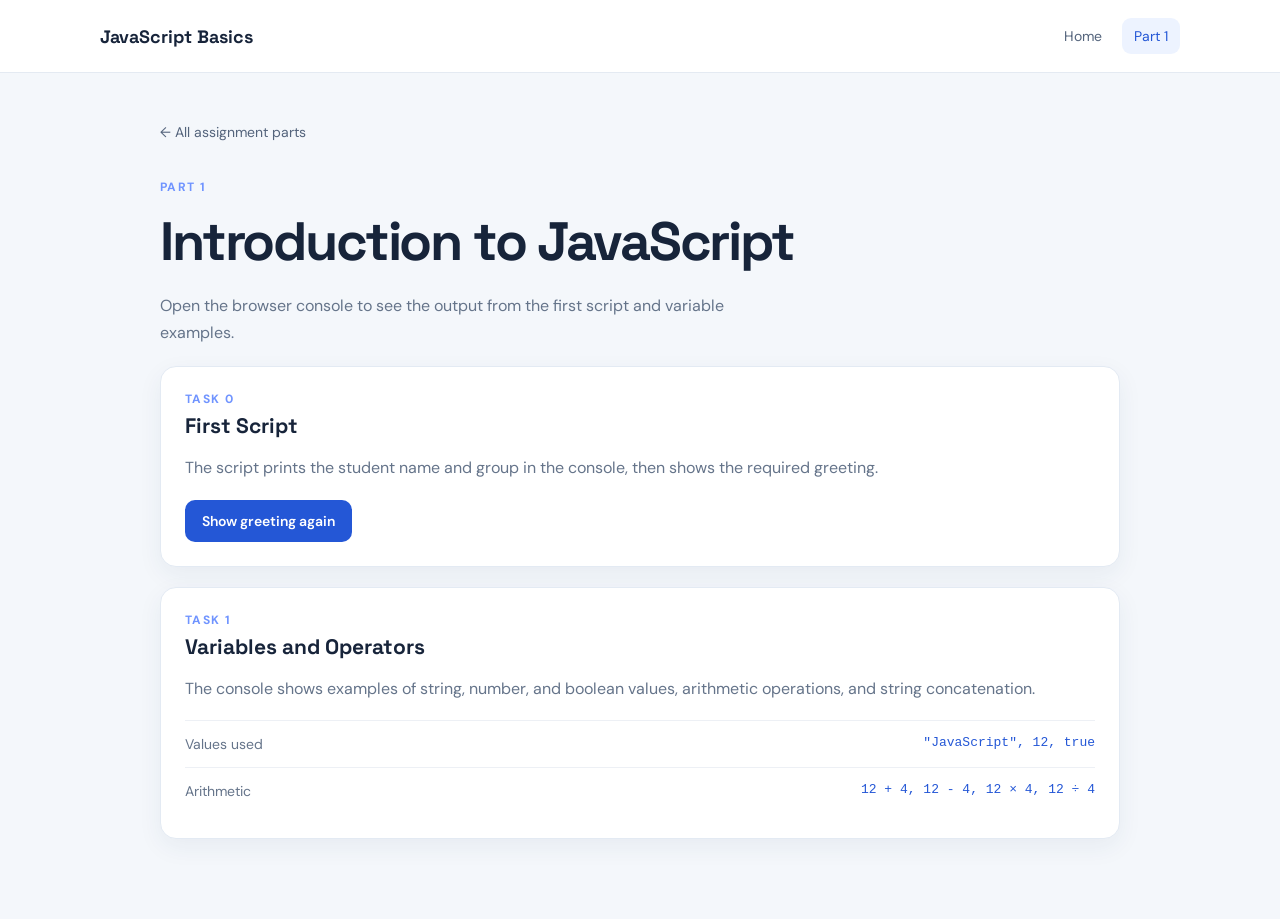
==== part1.html @ bc2d24c2 "Add JavaScript introduction tasks" ====
<!DOCTYPE html>
<html lang="en">
<head>
  <meta charset="UTF-8">
  <meta name="viewport" content="width=device-width, initial-scale=1.0">
  <title>Part 1 | JavaScript Basics</title>
  <link rel="stylesheet" href="styles.css">
  <script src="part1.js" defer></script>
</head>
<body>
  <header class="site-header">
    <a class="site-title" href="index.html">JavaScript Basics</a>
    <nav aria-label="Main navigation">
      <a href="index.html">Home</a>
      <a href="part1.html" aria-current="page">Part 1</a>
    </nav>
  </header>
  <main class="page-shell">
    <a class="back-link" href="index.html">← All assignment parts</a>
    <p class="eyebrow">Part 1</p>
    <h1>Introduction to JavaScript</h1>
    <p class="lead">Open the browser console to see the output from the first script and variable examples.</p>
    <section class="lesson-card" aria-labelledby="task-zero-title">
      <p class="task-number">Task 0</p>
      <h2 id="task-zero-title">First Script</h2>
      <p>The script prints the student name and group in the console, then shows the required greeting.</p>
      <button class="action-button" id="greeting-button" type="button">Show greeting again</button>
    </section>
    <section class="lesson-card" aria-labelledby="task-one-title">
      <p class="task-number">Task 1</p>
      <h2 id="task-one-title">Variables and Operators</h2>
      <p>The console shows examples of string, number, and boolean values, arithmetic operations, and string concatenation.</p>
      <div class="example-row"><span class="example-label">Values used</span><code>"JavaScript", 12, true</code></div>
      <div class="example-row"><span class="example-label">Arithmetic</span><code>12 + 4, 12 - 4, 12 × 4, 12 ÷ 4</code></div>
    </section>
  </main>
</body>
</html>
---- styles.css ----
@import url('https://fonts.googleapis.com/css2?family=DM+Sans:wght@400;500;600;700&family=Space+Grotesk:wght@500;600;700&display=swap');

:root {
  color-scheme: light;
  font-family: 'DM Sans', sans-serif;
  color: #17243a;
  background: #f4f7fb;
  font-synthesis: none;
}

* { box-sizing: border-box; }

body { margin: 0; min-width: 320px; }

.site-header {
  display: flex;
  align-items: center;
  justify-content: space-between;
  gap: 24px;
  padding: 18px max(24px, calc((100vw - 1080px) / 2));
  background: #fff;
  border-bottom: 1px solid #e4eaf2;
}

.site-title { color: #17243a; font: 700 18px 'Space Grotesk', sans-serif; text-decoration: none; }

nav { display: flex; gap: 8px; }
nav a, .back-link { color: #54647c; text-decoration: none; font-size: 14px; }
nav a { padding: 9px 12px; border-radius: 9px; }
nav a:hover, nav a[aria-current="page"] { color: #2457d6; background: #edf3ff; }

.page-shell { width: min(100% - 40px, 960px); margin: 48px auto 80px; }
.intro-card { padding: clamp(28px, 6vw, 64px); border-radius: 24px; color: #fff; background: linear-gradient(125deg, #172b58, #285fe0); box-shadow: 0 20px 48px #223e761f; }
.eyebrow, .task-number { color: #7094ff; font-size: 12px; font-weight: 700; letter-spacing: .12em; text-transform: uppercase; }
.intro-card .eyebrow { color: #b8caff; }
h1, h2, h3 { font-family: 'Space Grotesk', sans-serif; }
h1 { margin: 10px 0 14px; font-size: clamp(34px, 6vw, 54px); letter-spacing: -.04em; }
.intro-card > p:not(.eyebrow) { max-width: 560px; color: #dbe5ff; line-height: 1.7; }
.student-line { margin-top: 28px; }
.button-link, .action-button { display: inline-flex; align-items: center; justify-content: center; border: 0; border-radius: 10px; padding: 12px 17px; color: #fff; background: #2457d6; font: 600 14px 'DM Sans', sans-serif; text-decoration: none; cursor: pointer; }
.intro-card .button-link { margin-top: 8px; color: #17316e; background: #fff; }
.task-overview { margin-top: 54px; }
.task-overview h2 { font-size: 25px; }
.task-grid { display: grid; grid-template-columns: repeat(2, minmax(0, 1fr)); gap: 16px; }
.task-card, .lesson-card { display: block; padding: 24px; border: 1px solid #e3eaf3; border-radius: 16px; background: #fff; box-shadow: 0 8px 24px #243c6410; }
a.task-card { color: inherit; text-decoration: none; transition: transform .18s ease, box-shadow .18s ease; }
a.task-card:hover { transform: translateY(-3px); box-shadow: 0 14px 30px #243c641a; }
.task-card span { color: #2457d6; font-size: 12px; font-weight: 700; text-transform: uppercase; letter-spacing: .08em; }
.task-card h3 { margin: 10px 0 6px; font-size: 19px; }
.task-card p, .lesson-card > p:not(.task-number) { margin-bottom: 0; color: #65748a; line-height: 1.65; }
.back-link { display: inline-block; margin-bottom: 26px; }
.lead { max-width: 620px; color: #65748a; line-height: 1.7; }
.lesson-card { margin-top: 20px; }
.lesson-card h2 { margin: 5px 0; font-size: 21px; }
.task-number { margin: 0; }
.action-button { margin-top: 18px; }
.example-row { display: flex; justify-content: space-between; gap: 18px; padding: 14px 0; border-top: 1px solid #edf0f5; }
.example-row:first-of-type { margin-top: 18px; }
.example-label { color: #65748a; font-size: 14px; }
code { color: #2457d6; font-size: 13px; }

@media (max-width: 600px) {
  .site-header { padding: 16px 20px; }
  .site-title { font-size: 16px; }
  nav a { padding: 8px 9px; }
  .page-shell { width: min(100% - 32px, 960px); margin-top: 28px; }
  .task-grid { grid-template-columns: 1fr; }
  .example-row { flex-direction: column; gap: 6px; }
}
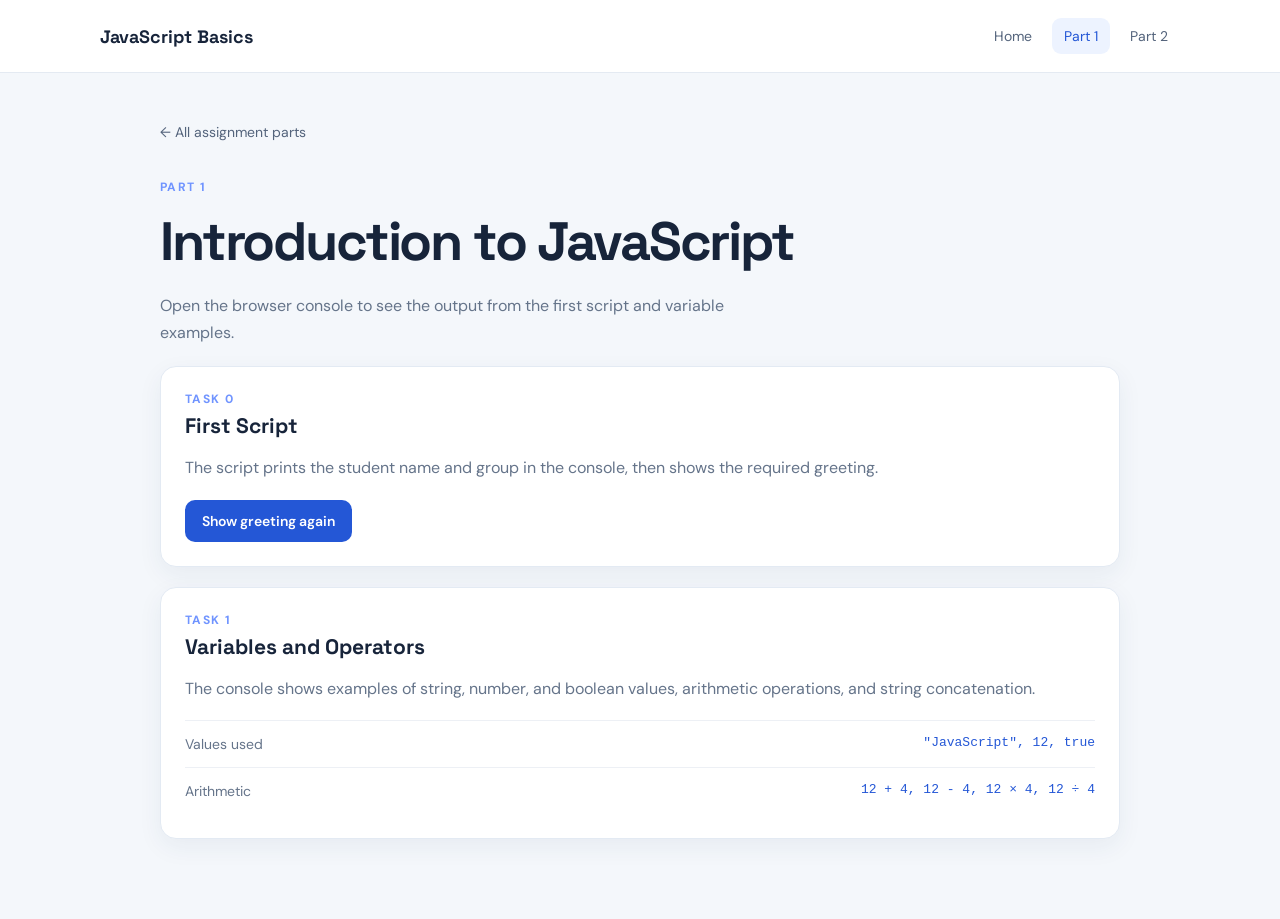
==== commit 6c6db2b7: "Add DOM manipulation tasks" ====
--- a/part1.html
+++ b/part1.html
@@ -13,6 +13,7 @@
     <nav aria-label="Main navigation">
       <a href="index.html">Home</a>
       <a href="part1.html" aria-current="page">Part 1</a>
+      <a href="part2.html">Part 2</a>
     </nav>
   </header>
   <main class="page-shell">
--- a/styles.css
+++ b/styles.css
@@ -58,6 +58,14 @@
 .example-row:first-of-type { margin-top: 18px; }
 .example-label { color: #65748a; font-size: 14px; }
 code { color: #2457d6; font-size: 13px; }
+.button-row { display: flex; flex-wrap: wrap; gap: 10px; }
+.secondary-button { color: #2457d6; background: #edf3ff; }
+.style-demo { margin-top: 18px; padding: 22px; border-radius: 12px; color: #263a5a; background: #edf3ff; line-height: 1.6; transition: background-color .2s ease, font-size .2s ease; }
+.style-demo.alternate-background { background: #dff4ec; }
+.style-demo.large-text { font-size: 21px; }
+.demo-list { display: grid; gap: 8px; padding-left: 22px; color: #40516b; }
+.demo-list li { padding: 8px 10px; border-radius: 8px; background: #f4f7fb; }
+.list-message { color: #65748a; font-size: 13px; }
 
 @media (max-width: 600px) {
   .site-header { padding: 16px 20px; }
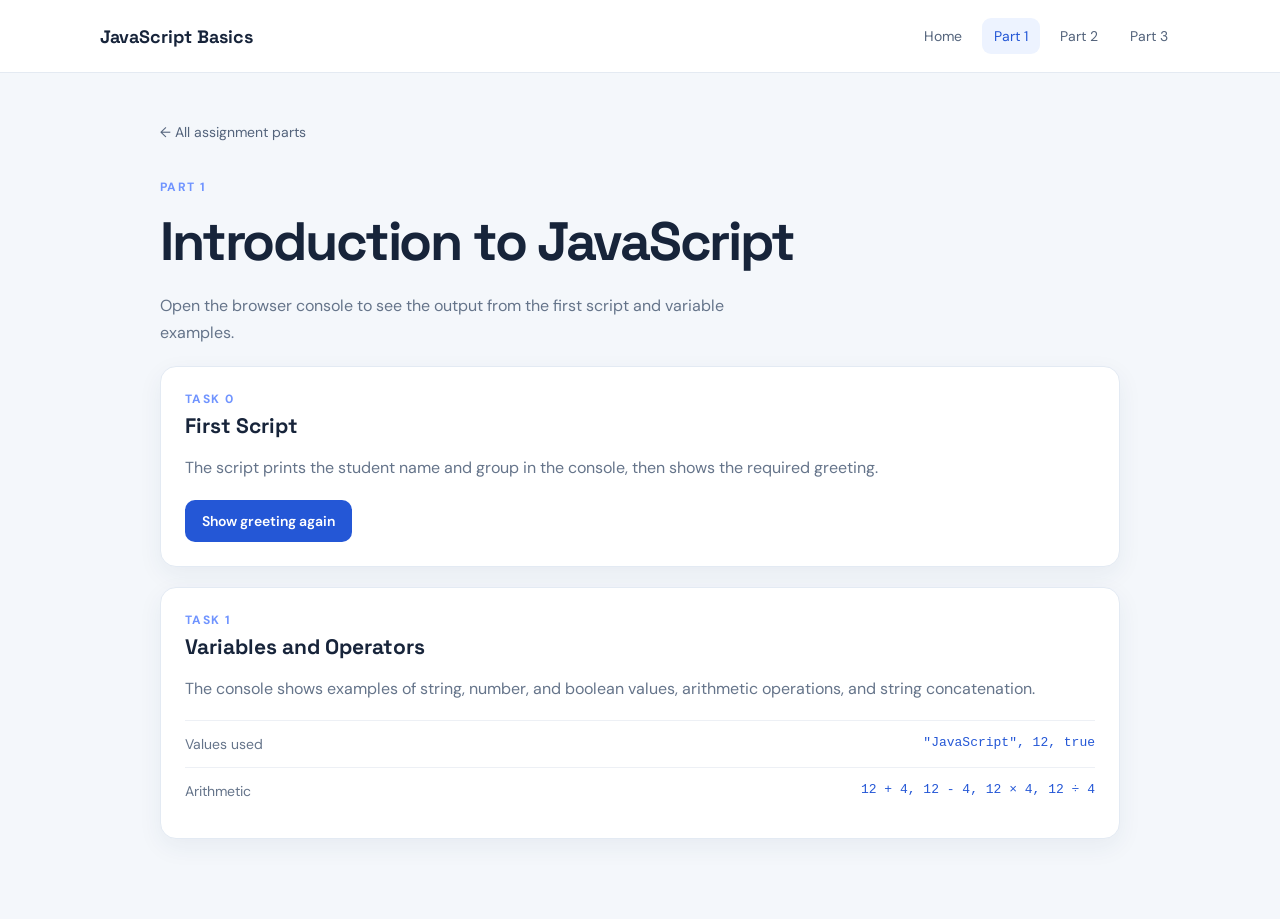
==== commit def2916f: "Add JavaScript event tasks" ====
--- a/part1.html
+++ b/part1.html
@@ -14,6 +14,7 @@
       <a href="index.html">Home</a>
       <a href="part1.html" aria-current="page">Part 1</a>
       <a href="part2.html">Part 2</a>
+      <a href="part3.html">Part 3</a>
     </nav>
   </header>
   <main class="page-shell">
--- a/styles.css
+++ b/styles.css
@@ -66,6 +66,15 @@
 .demo-list { display: grid; gap: 8px; padding-left: 22px; color: #40516b; }
 .demo-list li { padding: 8px 10px; border-radius: 8px; background: #f4f7fb; }
 .list-message { color: #65748a; font-size: 13px; }
+.hover-box { display: grid; min-height: 130px; place-items: center; margin-top: 18px; border: 2px dashed #b8c8e2; border-radius: 14px; color: #526681; background: #f4f7fb; text-align: center; transition: color .2s ease, background-color .2s ease; }
+.hover-box.hover-box-active { border-color: #2457d6; color: #fff; background: #2457d6; }
+.field-label { display: block; margin: 16px 0 8px; color: #40516b; font-size: 14px; font-weight: 600; }
+.text-input { width: 100%; padding: 12px 14px; border: 1px solid #d9e1ed; border-radius: 10px; color: #17243a; background: #fff; font: 15px 'DM Sans', sans-serif; }
+.text-input:focus { outline: 3px solid #2457d633; border-color: #2457d6; }
+.live-result { margin: 16px 0 0; color: #526681; }
+.live-result span { color: #2457d6; font-weight: 600; }
+.calculator-fields { max-width: 420px; }
+.calculator-buttons { margin-top: 16px; }
 
 @media (max-width: 600px) {
   .site-header { padding: 16px 20px; }
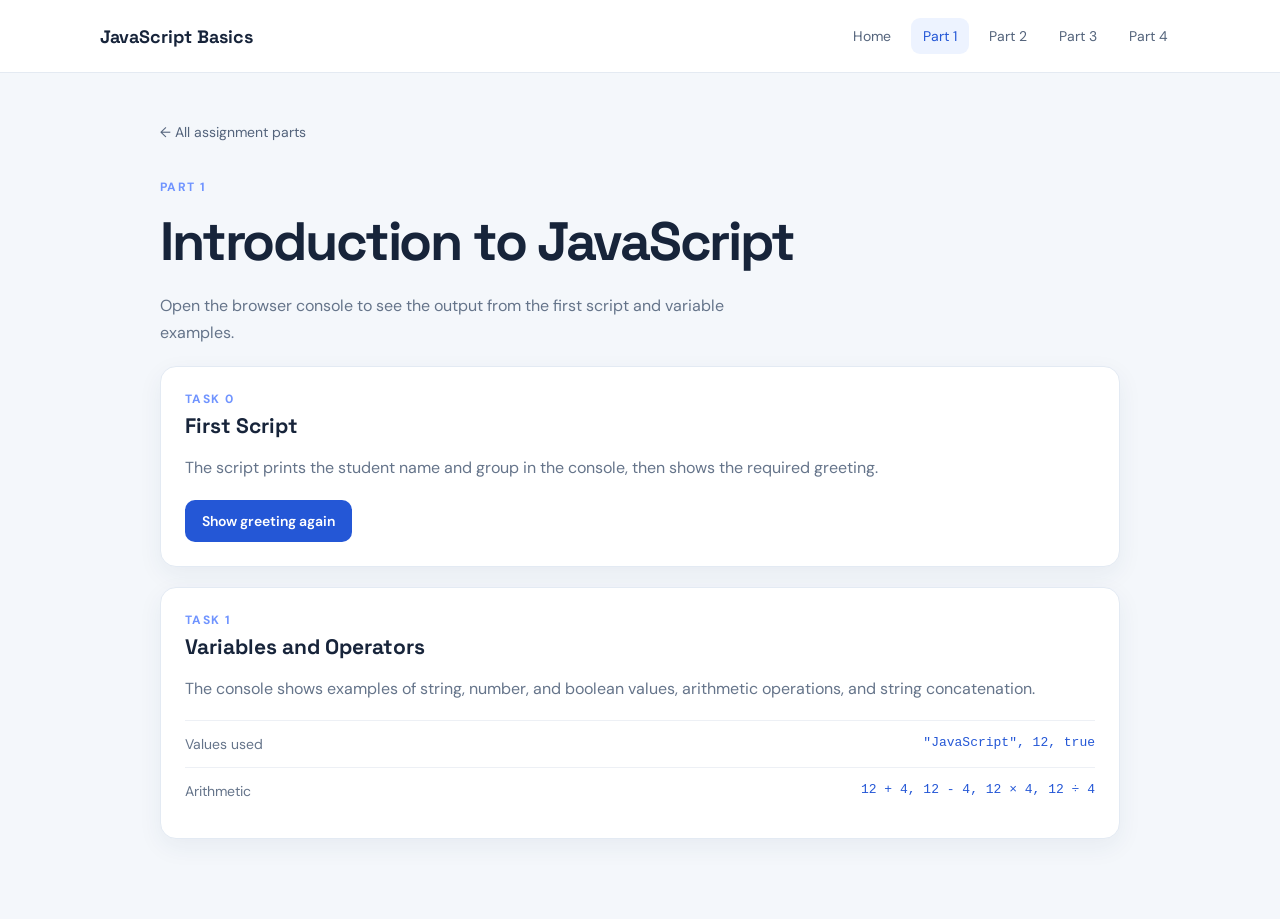
==== commit dfc4b6dc: "Add interactive to-do list" ====
--- a/part1.html
+++ b/part1.html
@@ -15,6 +15,7 @@
       <a href="part1.html" aria-current="page">Part 1</a>
       <a href="part2.html">Part 2</a>
       <a href="part3.html">Part 3</a>
+      <a href="part4.html">Part 4</a>
     </nav>
   </header>
   <main class="page-shell">
--- a/styles.css
+++ b/styles.css
@@ -75,6 +75,15 @@
 .live-result span { color: #2457d6; font-weight: 600; }
 .calculator-fields { max-width: 420px; }
 .calculator-buttons { margin-top: 16px; }
+.todo-form { margin-top: 18px; }
+.todo-input-row { display: flex; gap: 10px; }
+.todo-input-row .action-button { flex: 0 0 auto; margin: 0; }
+.todo-list { display: grid; gap: 10px; margin: 16px 0 0; padding: 0; list-style: none; }
+.todo-item { display: flex; align-items: center; justify-content: space-between; gap: 16px; padding: 12px 14px; border: 1px solid #e5ebf3; border-radius: 10px; background: #f8faff; }
+.todo-label { display: flex; align-items: center; gap: 10px; min-width: 0; color: #40516b; overflow-wrap: anywhere; }
+.todo-label input { width: 17px; height: 17px; accent-color: #2457d6; }
+.todo-completed span { color: #8491a3; text-decoration: line-through; }
+.delete-button { flex: 0 0 auto; padding: 8px 10px; border: 0; border-radius: 8px; color: #a33939; background: #fff0f0; font: 600 13px 'DM Sans', sans-serif; cursor: pointer; }
 
 @media (max-width: 600px) {
   .site-header { padding: 16px 20px; }
@@ -83,4 +92,6 @@
   .page-shell { width: min(100% - 32px, 960px); margin-top: 28px; }
   .task-grid { grid-template-columns: 1fr; }
   .example-row { flex-direction: column; gap: 6px; }
+  .todo-input-row { align-items: stretch; flex-direction: column; }
+  .todo-input-row .action-button { align-self: flex-start; }
 }
